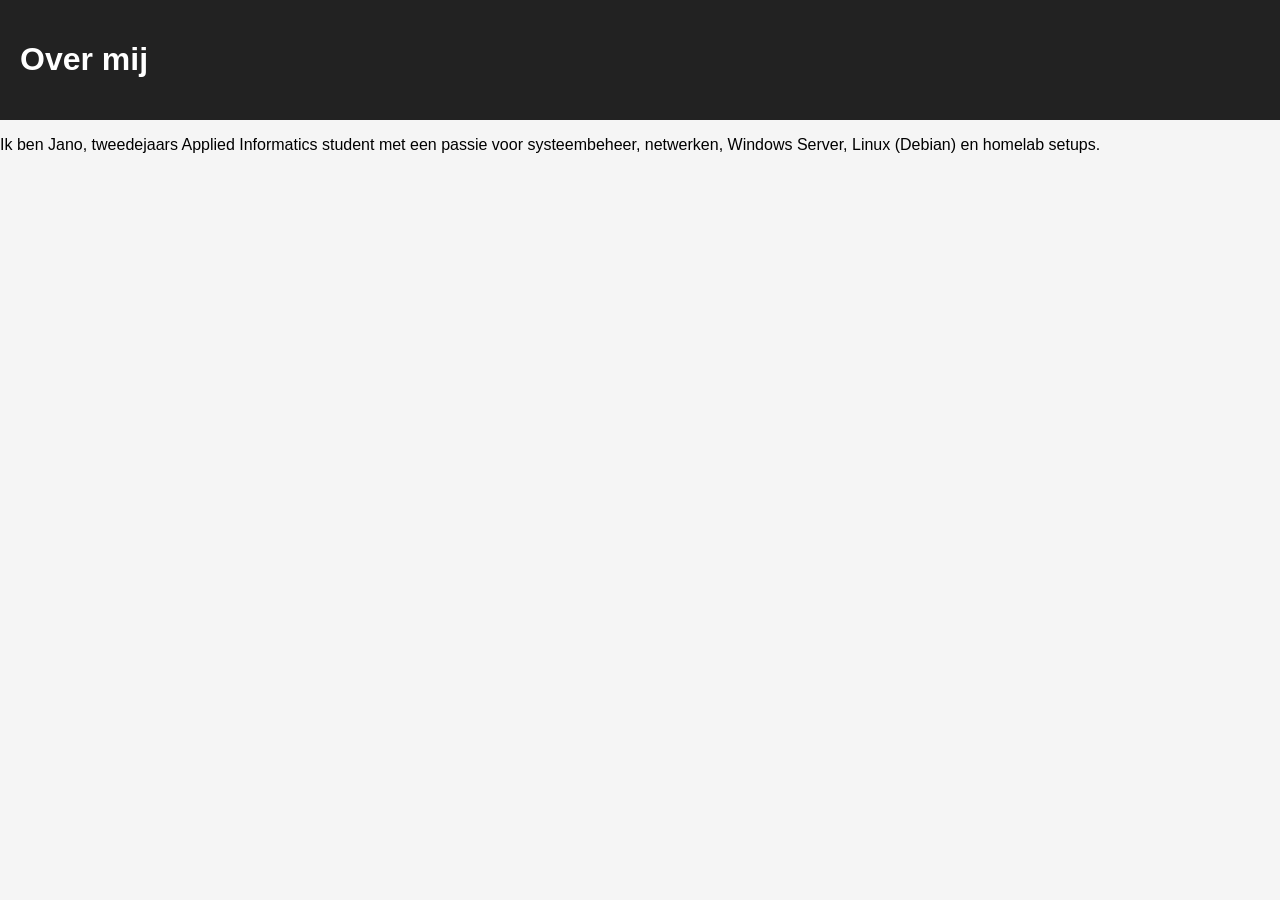
==== about.html @ dad8959a "Start of digital portfolio" ====
<!doctype html>
<html lang="nl">
  <head>
    <meta charset="UTF-8" />
    <title>Over mij</title>
    <link rel="stylesheet" href="css/styles.css" />
  </head>
  <body>
    <header>
      <h1>Over mij</h1>
    </header>

    <section>
      <p>
        Ik ben Jano, tweedejaars Applied Informatics student met een passie voor
        systeembeheer, netwerken, Windows Server, Linux (Debian) en homelab
        setups.
      </p>
    </section>
  </body>
</html>
---- css/styles.css ----
body {
  font-family: Arial, sans-serif;
  margin: 0;
  background: #f5f5f5;
}

header {
  background: #222;
  color: white;
  padding: 20px;
}

nav a {
  color: white;
  margin-right: 15px;
  text-decoration: none;
}

.hero {
  padding: 60px;
  text-align: center;
}

.project-card {
  background: white;
  padding: 20px;
  margin: 20px;
  border-radius: 8px;
}
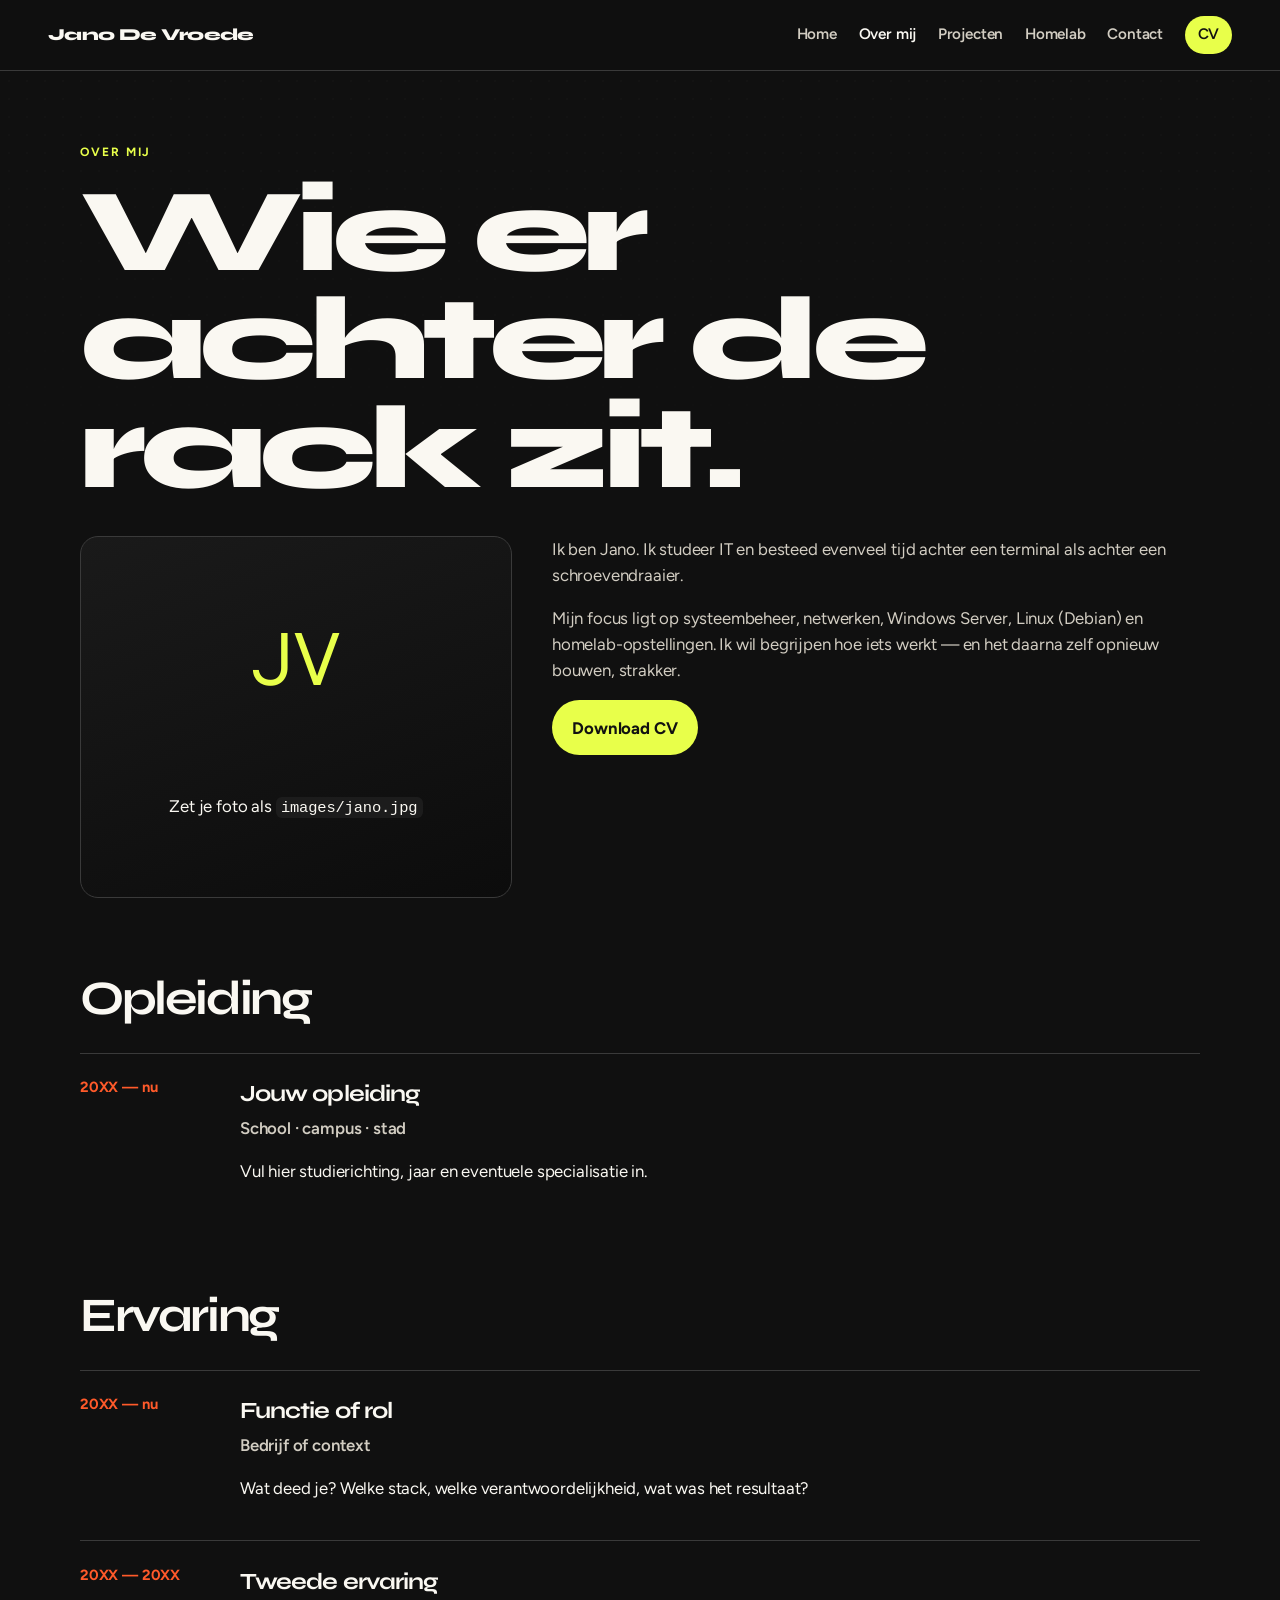
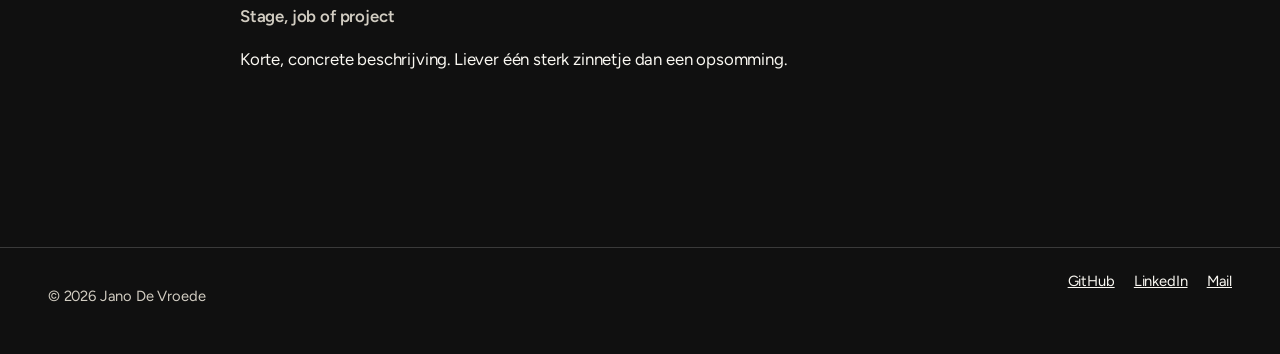
==== commit a318d436: "Rework design" ====
--- a/about.html
+++ b/about.html
@@ -2,20 +2,20 @@
 <html lang="nl">
   <head>
     <meta charset="UTF-8" />
-    <title>Over mij</title>
+    <meta name="viewport" content="width=device-width, initial-scale=1.0" />
+    <meta name="description" content="Over Jano De Vroede: opleiding, ervaring en CV." />
+    <title>Over mij — Jano De Vroede</title>
+    <link rel="preconnect" href="https://fonts.googleapis.com" />
+    <link rel="preconnect" href="https://fonts.gstatic.com" crossorigin />
+    <link
+      href="https://fonts.googleapis.com/css2?family=Figtree:wght@400;600;700&family=Syne:wght@700;800&display=swap"
+      rel="stylesheet"
+    />
     <link rel="stylesheet" href="css/styles.css" />
   </head>
-  <body>
-    <header>
-      <h1>Over mij</h1>
-    </header>
-
-    <section>
-      <p>
-        Ik ben Jano, tweedejaars Applied Informatics student met een passie voor
-        systeembeheer, netwerken, Windows Server, Linux (Debian) en homelab
-        setups.
-      </p>
-    </section>
+  <body data-page="about">
+    <main id="app"></main>
+    <script src="js/site-data.js"></script>
+    <script src="js/main.js"></script>
   </body>
 </html>
--- a/css/styles.css
+++ b/css/styles.css
@@ -1,29 +1,595 @@
+:root {
+  --bg: #101010;
+  --bg-2: #1a1a1a;
+  --ink: #faf8f2;
+  --muted: #d2cdc2;
+  --line: #3a3a3a;
+  --accent: #e8ff4a;
+  --accent-ink: #111111;
+  --hot: #ff5a2a;
+  --radius: 18px;
+  --pad: clamp(1.25rem, 4vw, 3rem);
+  --max: 1120px;
+  --font-display: "Syne", system-ui, sans-serif;
+  --font-body: "Figtree", system-ui, sans-serif;
+}
+
+*,
+*::before,
+*::after {
+  box-sizing: border-box;
+}
+
+html {
+  scroll-behavior: smooth;
+}
+
 body {
-  font-family: Arial, sans-serif;
-  margin: 0;
-  background: #f5f5f5;
-}
-
-header {
-  background: #222;
-  color: white;
-  padding: 20px;
-}
-
-nav a {
-  color: white;
-  margin-right: 15px;
+  margin: 0;
+  min-height: 100vh;
+  display: flex;
+  flex-direction: column;
+  background: var(--bg);
+  color: var(--ink);
+  font-family: var(--font-body);
+  font-size: 1.05rem;
+  line-height: 1.55;
+  letter-spacing: -0.01em;
+}
+
+body::before {
+  content: "";
+  position: fixed;
+  inset: 0;
+  pointer-events: none;
+  background-image: radial-gradient(rgba(244, 241, 232, 0.045) 1px, transparent 1px);
+  background-size: 18px 18px;
+  mask-image: linear-gradient(180deg, rgba(0, 0, 0, 0.5), transparent 70%);
+  z-index: 0;
+}
+
+img {
+  max-width: 100%;
+  display: block;
+}
+
+a {
+  color: inherit;
+}
+
+code {
+  font-size: 0.92em;
+  background: #1c1c1c;
+  padding: 0.1em 0.35em;
+  border-radius: 6px;
+}
+
+.sr-only {
+  position: absolute;
+  width: 1px;
+  height: 1px;
+  padding: 0;
+  margin: -1px;
+  overflow: hidden;
+  clip: rect(0, 0, 0, 0);
+  border: 0;
+}
+
+#app {
+  position: relative;
+  z-index: 1;
+  flex: 1;
+  width: min(var(--max), calc(100% - var(--pad) * 2));
+  margin: 0 auto;
+  padding-bottom: 5rem;
+  opacity: 0;
+  transform: translateY(12px);
+  transition: opacity 0.5s ease, transform 0.5s ease;
+}
+
+body.is-ready #app {
+  opacity: 1;
+  transform: none;
+}
+
+.site-header {
+  position: sticky;
+  top: 0;
+  z-index: 20;
+  display: flex;
+  align-items: center;
+  justify-content: space-between;
+  gap: 1rem;
+  padding: 1rem var(--pad);
+  background: color-mix(in srgb, var(--bg) 86%, transparent);
+  backdrop-filter: blur(16px);
+  border-bottom: 1px solid var(--line);
+}
+
+.logo {
+  font-family: var(--font-display);
+  font-weight: 800;
   text-decoration: none;
+  letter-spacing: -0.04em;
+  font-size: 1.05rem;
+}
+
+  .site-nav {
+    display: flex;
+    align-items: center;
+    gap: 1.35rem;
+    z-index: 30;
+  }
+
+.site-nav a {
+  text-decoration: none;
+  color: var(--muted);
+  font-weight: 600;
+  font-size: 0.95rem;
+}
+
+.site-nav a[aria-current="page"],
+.site-nav a:hover {
+  color: var(--ink);
+}
+
+.nav-cv {
+  background: var(--accent);
+  color: var(--accent-ink) !important;
+  padding: 0.45rem 0.8rem;
+  border-radius: 999px;
+}
+
+.nav-toggle {
+  display: none;
+  width: 44px;
+  height: 44px;
+  border: 1px solid var(--line);
+  background: transparent;
+  color: var(--ink);
+  border-radius: 10px;
+  cursor: pointer;
+}
+
+.nav-toggle-bars,
+.nav-toggle-bars::before,
+.nav-toggle-bars::after {
+  display: block;
+  width: 18px;
+  height: 2px;
+  background: currentColor;
+  margin: 0 auto;
+  position: relative;
+}
+
+.nav-toggle-bars::before,
+.nav-toggle-bars::after {
+  content: "";
+  position: absolute;
+  left: 0;
+}
+
+.nav-toggle-bars::before {
+  top: -6px;
+}
+
+.nav-toggle-bars::after {
+  top: 6px;
 }
 
 .hero {
-  padding: 60px;
+  padding: clamp(3.5rem, 12vh, 7rem) 0 2.5rem;
+}
+
+.eyebrow {
+  text-transform: uppercase;
+  letter-spacing: 0.16em;
+  font-size: 0.75rem;
+  font-weight: 700;
+  color: var(--accent);
+  margin: 0 0 1rem;
+}
+
+.hero h1,
+.page-hero h1 {
+  font-family: var(--font-display);
+  font-weight: 800;
+  letter-spacing: -0.06em;
+  line-height: 0.92;
+  font-size: clamp(3.2rem, 10vw, 7.4rem);
+  margin: 0;
+}
+
+.hero h1 span {
+  display: block;
+}
+
+.hero-accent {
+  color: var(--accent);
+  font-style: italic;
+}
+
+.lede {
+  max-width: 36rem;
+  color: var(--muted);
+  font-size: 1.2rem;
+  margin: 1.4rem 0 0;
+}
+
+.hero-actions {
+  display: flex;
+  flex-wrap: wrap;
+  gap: 0.8rem;
+  margin-top: 2rem;
+}
+
+.btn {
+  display: inline-flex;
+  align-items: center;
+  justify-content: center;
+  text-decoration: none;
+  font-weight: 700;
+  padding: 0.85rem 1.2rem;
+  border-radius: 999px;
+  border: 1px solid transparent;
+  transition: transform 0.2s ease, background 0.2s ease;
+}
+
+.btn:hover {
+  transform: translateY(-2px);
+}
+
+.btn-solid {
+  background: var(--accent);
+  color: var(--accent-ink);
+}
+
+.btn-ghost {
+  border-color: var(--line);
+  color: var(--ink);
+}
+
+.text-link {
+  display: inline-block;
+  margin-top: 1.2rem;
+  font-weight: 700;
+  color: var(--accent);
+  text-decoration: none;
+}
+
+.marquee {
+  overflow: hidden;
+  border-block: 1px solid var(--line);
+  margin: 1rem calc(50% - 50vw) 3.5rem;
+  padding: 0.9rem 0;
+}
+
+.marquee-track {
+  display: flex;
+  gap: 2.5rem;
+  width: max-content;
+  animation: tick 28s linear infinite;
+  font-family: var(--font-display);
+  font-weight: 800;
+  text-transform: uppercase;
+  letter-spacing: 0.08em;
+  font-size: 0.95rem;
+}
+
+.marquee-track span::after {
+  content: " / ";
+  color: var(--hot);
+}
+
+@keyframes tick {
+  from {
+    transform: translateX(0);
+  }
+  to {
+    transform: translateX(-50%);
+  }
+}
+
+.split {
+  display: grid;
+  grid-template-columns: 1.1fr 0.9fr;
+  gap: 2.5rem;
+  align-items: start;
+}
+
+.split-copy h2,
+.timeline-block h2,
+.page-hero + section h2 {
+  font-family: var(--font-display);
+  font-size: clamp(2rem, 4vw, 3rem);
+  letter-spacing: -0.05em;
+  margin: 0 0 1rem;
+}
+
+.split-copy p {
+  color: var(--muted);
+  margin: 0;
+}
+
+.stat-grid {
+  display: grid;
+  gap: 0.8rem;
+}
+
+.stat-grid article {
+  background: var(--bg-2);
+  border: 1px solid var(--line);
+  border-radius: var(--radius);
+  padding: 1.2rem 1.3rem;
+}
+
+.stat-grid strong {
+  display: block;
+  font-family: var(--font-display);
+  font-size: 2.4rem;
+  letter-spacing: -0.06em;
+  color: var(--accent);
+}
+
+.stat-grid span {
+  color: var(--muted);
+}
+
+.page-hero {
+  padding: clamp(2.5rem, 8vh, 4.5rem) 0 2rem;
+}
+
+.about-grid {
+  display: grid;
+  grid-template-columns: 0.8fr 1.2fr;
+  gap: 2.5rem;
+  align-items: start;
+  margin-bottom: 4rem;
+}
+
+.portrait {
+  position: relative;
+  min-height: 280px;
+  border-radius: var(--radius);
+  overflow: hidden;
+  border: 1px solid var(--line);
+  background: linear-gradient(160deg, #1a1a1a, #0c0c0c);
+}
+
+.portrait img {
+  width: 100%;
+  height: 100%;
+  object-fit: cover;
+  min-height: 360px;
+  filter: grayscale(0.15) contrast(1.05);
+}
+
+.portrait-fallback {
+  min-height: 360px;
+  display: grid;
+  place-items: center;
   text-align: center;
-}
-
-.project-card {
-  background: white;
-  padding: 20px;
-  margin: 20px;
-  border-radius: 8px;
-}
+  padding: 2rem;
+}
+
+.portrait-fallback[hidden] {
+  display: none;
+}
+
+.portrait-fallback span {
+  font-family: var(--font-display);
+  font-size: 5rem;
+  color: var(--accent);
+}
+
+.about-copy p {
+  color: var(--muted);
+  margin-top: 0;
+}
+
+.timeline-block {
+  margin-bottom: 3.5rem;
+}
+
+.timeline {
+  list-style: none;
+  margin: 0;
+  padding: 0;
+  display: grid;
+  gap: 0;
+}
+
+.timeline li {
+  display: grid;
+  grid-template-columns: 8.5rem 1fr;
+  gap: 1.5rem;
+  padding: 1.4rem 0;
+  border-top: 1px solid var(--line);
+}
+
+.when {
+  margin: 0;
+  color: var(--hot);
+  font-weight: 700;
+  font-size: 0.92rem;
+}
+
+.timeline h3 {
+  margin: 0 0 0.2rem;
+  font-family: var(--font-display);
+  letter-spacing: -0.04em;
+  font-size: 1.45rem;
+}
+
+.where {
+  margin: 0 0 0.5rem;
+  color: var(--muted);
+  font-weight: 600;
+}
+
+.project-list,
+.node-grid {
+  display: grid;
+  gap: 1rem;
+}
+
+.project-card,
+.node-card {
+  display: grid;
+  grid-template-columns: 4.5rem 1fr;
+  gap: 1rem;
+  padding: 1.4rem;
+  border: 1px solid var(--line);
+  border-radius: var(--radius);
+  background: var(--bg-2);
+  text-decoration: none;
+  transition: border-color 0.2s ease, transform 0.2s ease;
+}
+
+.project-card:hover,
+.node-card:hover {
+  border-color: var(--accent);
+  transform: translateY(-3px);
+}
+
+.node-card {
+  grid-template-columns: 1fr;
+}
+
+.project-num {
+  font-family: var(--font-display);
+  font-size: 1.6rem;
+  color: var(--accent);
+}
+
+.project-card h2,
+.node-card h2 {
+  margin: 0 0 0.4rem;
+  font-family: var(--font-display);
+  letter-spacing: -0.04em;
+}
+
+.project-card p,
+.node-card p:last-child {
+  margin: 0;
+  color: var(--muted);
+}
+
+.tags {
+  display: flex;
+  flex-wrap: wrap;
+  gap: 0.45rem;
+  list-style: none;
+  padding: 0;
+  margin: 1rem 0 0;
+}
+
+.tags li {
+  border: 1px solid var(--line);
+  border-radius: 999px;
+  padding: 0.2rem 0.65rem;
+  font-size: 0.82rem;
+  color: var(--ink);
+}
+
+.contact-list {
+  display: grid;
+  gap: 0.8rem;
+}
+
+.contact-row {
+  display: flex;
+  justify-content: space-between;
+  align-items: baseline;
+  gap: 1rem;
+  padding: 1.5rem 0;
+  border-bottom: 1px solid var(--line);
+  text-decoration: none;
+}
+
+.contact-row span {
+  color: var(--muted);
+  text-transform: uppercase;
+  letter-spacing: 0.12em;
+  font-size: 0.78rem;
+  font-weight: 700;
+}
+
+.contact-row strong {
+  font-family: var(--font-display);
+  font-size: clamp(1.4rem, 4vw, 2.4rem);
+  letter-spacing: -0.04em;
+}
+
+.contact-row:hover strong {
+  color: var(--accent);
+}
+
+.site-footer {
+  position: relative;
+  z-index: 1;
+  display: flex;
+  justify-content: space-between;
+  gap: 1rem;
+  flex-wrap: wrap;
+  padding: 1.4rem var(--pad) 2rem;
+  border-top: 1px solid var(--line);
+  color: var(--muted);
+  font-size: 0.92rem;
+}
+
+.footer-links {
+  display: flex;
+  gap: 1.2rem;
+  margin: 0;
+}
+
+.footer-links a {
+  color: var(--ink);
+}
+
+@media (max-width: 840px) {
+  .nav-toggle {
+    display: inline-flex;
+    align-items: center;
+    justify-content: center;
+  }
+
+  .site-nav {
+    display: none;
+    position: absolute;
+    inset: 100% var(--pad) auto;
+    flex-direction: column;
+    align-items: flex-start;
+    padding: 1rem;
+    background: #0e0e0e;
+    border: 1px solid var(--line);
+    border-radius: 14px;
+  }
+
+  .site-nav.is-open {
+    display: flex;
+  }
+
+  .split,
+  .about-grid,
+  .timeline li,
+  .project-card {
+    grid-template-columns: 1fr;
+  }
+
+  .hero h1,
+  .page-hero h1 {
+    font-size: clamp(2.6rem, 14vw, 4.2rem);
+  }
+}
+
+@media (prefers-reduced-motion: reduce) {
+  .marquee-track,
+  #app,
+  .btn,
+  .project-card {
+    animation: none;
+    transition: none;
+  }
+}
